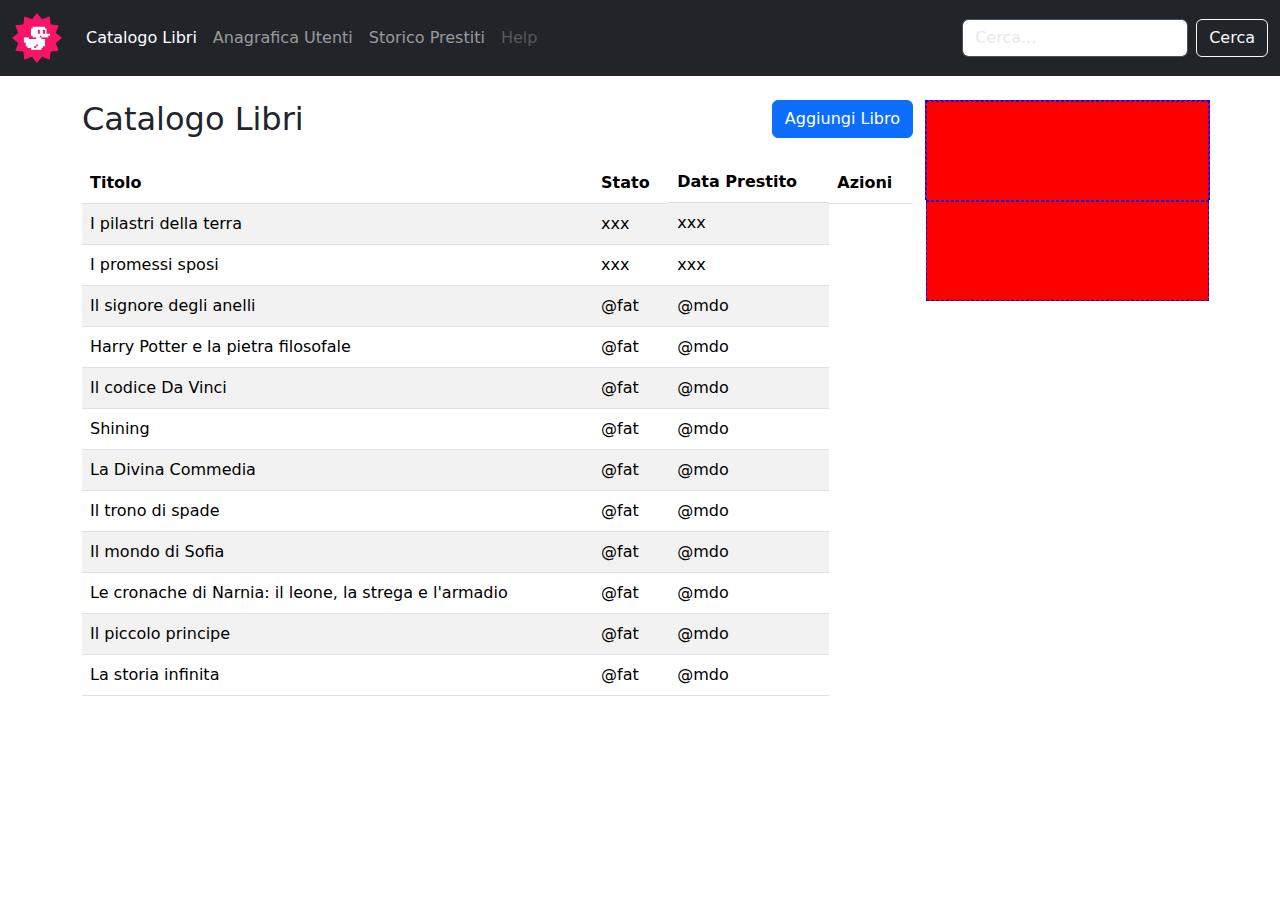
==== index.html @ d249305a "button color fixed" ====
<!DOCTYPE html>
<html lang="en">
<head>
    <meta charset="UTF-8">
    <meta name="viewport" content="width=device-width, initial-scale=1.0">
    <title>Dashboard</title>

    <!-- Bootstrap -->
    <link rel="stylesheet" href="https://cdn.jsdelivr.net/npm/bootstrap@5.3.3/dist/css/bootstrap.min.css">

    <!-- Style -->
     <link rel="stylesheet" href="style.css">
</head>
<body>
    <header>
        <nav class="navbar navbar-expand-lg bg-dark" data-bs-theme="dark">
            <div class="container-fluid">
              <a class="navbar-brand" href="#">
                <img src="duck.png" alt="duck">
              </a>
              <button class="navbar-toggler" type="button" data-bs-toggle="collapse" data-bs-target="#navbarNav" aria-controls="navbarNav" aria-expanded="false" aria-label="Toggle navigation">
                <span class="navbar-toggler-icon"></span>
              </button>
              <div class="collapse navbar-collapse justify-content-md-between" id="navbarNav">
                <ul class="navbar-nav">
                  <li class="nav-item">
                    <a class="nav-link active" aria-current="page" href="#">Catalogo Libri</a>
                  </li>
                  <li class="nav-item">
                    <a class="nav-link" href="#">Anagrafica Utenti</a>
                  </li>
                  <li class="nav-item">
                    <a class="nav-link" href="#">Storico Prestiti</a>
                  </li>
                  <li class="nav-item">
                    <a class="nav-link disabled" aria-disabled="true">Help</a>
                  </li>
                </ul>
                <form class="d-flex" role="search">
                    <input class="form-control me-2 input-bg-color" type="search" placeholder="Cerca..." aria-label="Search">
                    <button class="btn btn-outline-light" type="submit">Cerca</button>
                  </form>
              </div>
            </div>
          </nav>
    </header>
    <main>
        <div class="container mt-4">
            <div class="row">
                <div class="col-12 col-lg-9">
                  <div class="title-catalog row justify-content-between mb-3">
                    <div class="col-auto">
                      <h2>Catalogo Libri</h2>
                    </div>
                    <div class="col-auto">
                      <button class="btn btn-primary">Aggiungi Libro</button>
                    </div>
                  </div>
                  <table class="table table-striped">
                    <thead>
                      <tr>
                        <th scope="col">Titolo</th>
                        <th scope="col">Stato</th>
                        <th scope="col" class="d-none d-md-block">Data Prestito</th>
                        <th scope="col">Azioni</th>
                      </tr>
                    </thead>
                    <tbody>
                      <tr>
                        <td>I pilastri della terra</td>
                        <td>-</td>
                        <td>xxx</td>
                        <td>xxx</td>
                      </tr>
                      <tr>
                        <td>I promessi sposi</td>
                        <td>-</td>
                        <td>xxx</td>
                        <td>xxx</td>
                      </tr>
                      <tr>
                        <td>Il signore degli anelli</td>
                        <td>@18/10/2023</td>
                        <td>@fat</td>
                        <td>@mdo</td>
                      </tr>
                      <tr>
                        <td>Harry Potter e la pietra filosofale</td>
                        <td>-</td>
                        <td>@fat</td>
                        <td>@mdo</td>
                      </tr>
                      <tr>
                        <td>Il codice Da Vinci</td>
                        <td>-</td>
                        <td>@fat</td>
                        <td>@mdo</td>
                      </tr>
                      <tr>
                        <td>Shining</td>
                        <td>-</td>
                        <td>@fat</td>
                        <td>@mdo</td>
                      </tr>
                      <tr>
                        <td>La Divina Commedia</td>
                        <td>21/09/2023</td>
                        <td>@fat</td>
                        <td>@mdo</td>
                      </tr>
                      <tr>
                        <td>Il trono di spade</td>
                        <td>-</td>
                        <td>@fat</td>
                        <td>@mdo</td>
                      </tr>
                      <tr>
                        <td>Il mondo di Sofia</td>
                        <td>-</td>
                        <td>@fat</td>
                        <td>@mdo</td>
                      </tr>
                      <tr>
                        <td>Le cronache di Narnia: il leone, la strega e l'armadio</td>
                        <td>25/07/2023</td>
                        <td>@fat</td>
                        <td>@mdo</td>
                      </tr>
                      <tr>
                        <td>Il piccolo principe</td>
                        <td>-</td>
                        <td>@fat</td>
                        <td>@mdo</td>
                      </tr>
                      <tr>
                        <td>La storia infinita</td>
                        <td>-</td>
                        <td>@fat</td>
                        <td>@mdo</td>
                      </tr>
                    </tbody>
                  </table>
                </div>
                <div class="col-12 col-lg-3 box">
                  <div class="row row-cols-1">
                    <div class="col box"></div>
                    <div class="col box"></div>
                  </div>
                </div>
            </div>
        </div>
    </main>

    <!-- Bootstrap Javascript -->
    <script src="https://cdn.jsdelivr.net/npm/bootstrap@5.3.3/dist/js/bootstrap.bundle.min.js"></script>
</body>
</html>
---- style.css ----
/* General */


/* Utilitiew */

.color-text-white * {
    color: white;
}

/* Navbar */

nav img {
    max-width: 50px;
}

nav .input-bg-color {
    background-color: white;
}

::placeholder {
    color: black;
}

/* Main */

.box {
    height: 100px;
    min-width: 100px;
    background-color: red;
    border: 1px dashed blue
}

td:nth-child(2) {
    display: none;
}
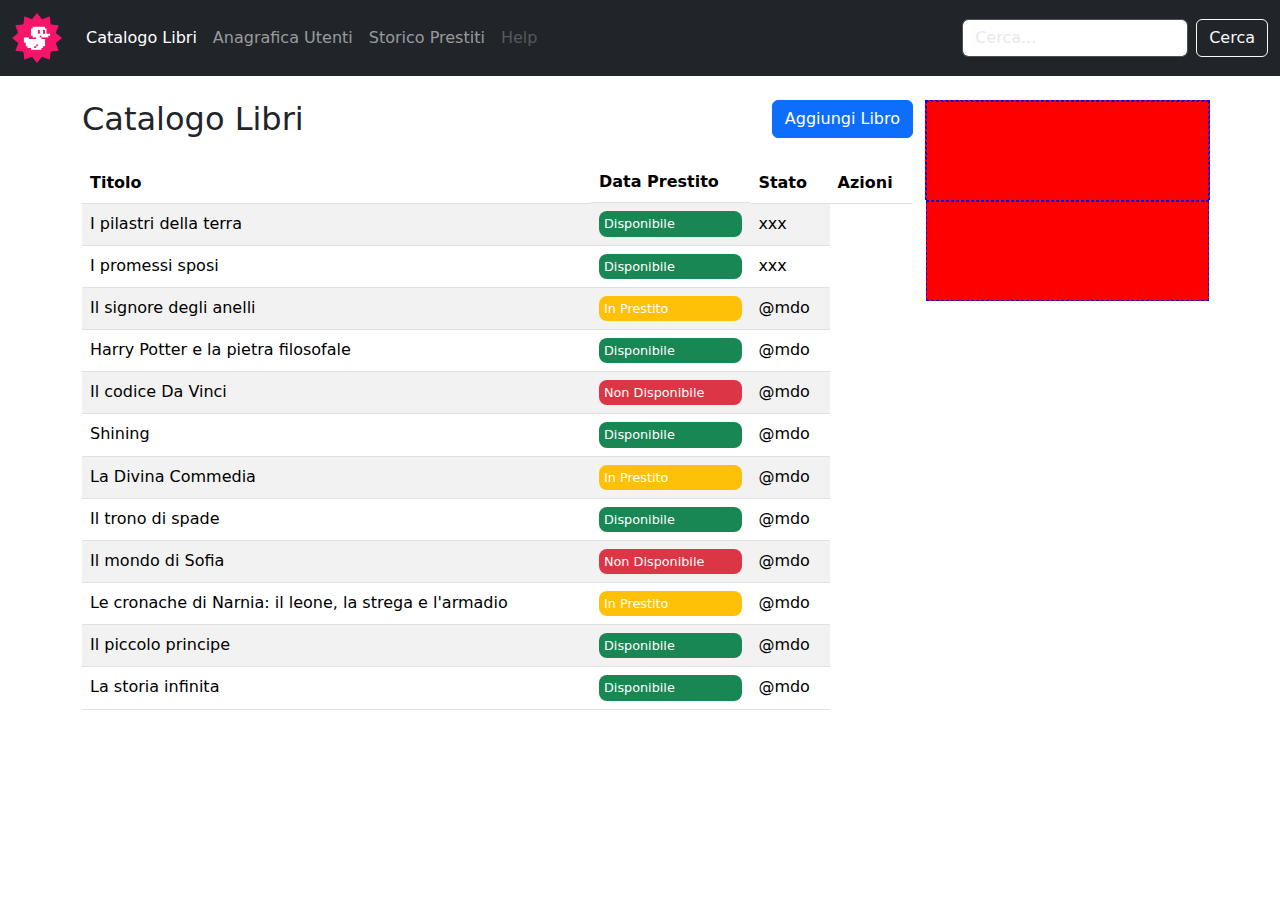
==== commit ca097cb3: "label created" ====
--- a/index.html
+++ b/index.html
@@ -60,8 +60,8 @@
                     <thead>
                       <tr>
                         <th scope="col">Titolo</th>
+                        <th scope="col" class="d-none d-md-block">Data Prestito</th>
                         <th scope="col">Stato</th>
-                        <th scope="col" class="d-none d-md-block">Data Prestito</th>
                         <th scope="col">Azioni</th>
                       </tr>
                     </thead>
@@ -69,73 +69,73 @@
                       <tr>
                         <td>I pilastri della terra</td>
                         <td>-</td>
-                        <td>xxx</td>
+                        <td><section class="label label-green">disponibile</section></td>
                         <td>xxx</td>
                       </tr>
                       <tr>
                         <td>I promessi sposi</td>
                         <td>-</td>
-                        <td>xxx</td>
+                        <td><section class="label label-green">disponibile</section></td>
                         <td>xxx</td>
                       </tr>
                       <tr>
                         <td>Il signore degli anelli</td>
                         <td>@18/10/2023</td>
-                        <td>@fat</td>
+                        <td><section class="label label-yellow">in prestito</section></td>
                         <td>@mdo</td>
                       </tr>
                       <tr>
                         <td>Harry Potter e la pietra filosofale</td>
                         <td>-</td>
-                        <td>@fat</td>
+                        <td><section class="label label-green">disponibile</section></td>
                         <td>@mdo</td>
                       </tr>
                       <tr>
                         <td>Il codice Da Vinci</td>
                         <td>-</td>
-                        <td>@fat</td>
+                        <td><section class="label label-red">non disponibile</section></td>
                         <td>@mdo</td>
                       </tr>
                       <tr>
                         <td>Shining</td>
                         <td>-</td>
-                        <td>@fat</td>
+                        <td><section class="label label-green">disponibile</section></td>
                         <td>@mdo</td>
                       </tr>
                       <tr>
                         <td>La Divina Commedia</td>
                         <td>21/09/2023</td>
-                        <td>@fat</td>
+                        <td><section class="label label-yellow">in prestito</section></td>
                         <td>@mdo</td>
                       </tr>
                       <tr>
                         <td>Il trono di spade</td>
                         <td>-</td>
-                        <td>@fat</td>
+                        <td><section class="label label-green">disponibile</section></td>
                         <td>@mdo</td>
                       </tr>
                       <tr>
                         <td>Il mondo di Sofia</td>
                         <td>-</td>
-                        <td>@fat</td>
+                        <td><section class="label label-red">non disponibile</section></td>
                         <td>@mdo</td>
                       </tr>
                       <tr>
                         <td>Le cronache di Narnia: il leone, la strega e l'armadio</td>
                         <td>25/07/2023</td>
-                        <td>@fat</td>
+                        <td><section class="label label-yellow">in prestito</section></td>
                         <td>@mdo</td>
                       </tr>
                       <tr>
                         <td>Il piccolo principe</td>
                         <td>-</td>
-                        <td>@fat</td>
+                        <td><section class="label label-green">disponibile</section></td>
                         <td>@mdo</td>
                       </tr>
                       <tr>
                         <td>La storia infinita</td>
                         <td>-</td>
-                        <td>@fat</td>
+                        <td><section class="label label-green">disponibile</section></td>
                         <td>@mdo</td>
                       </tr>
                     </tbody>
--- a/style.css
+++ b/style.css
@@ -30,6 +30,30 @@
     border: 1px dashed blue
 }
 
+/* Main */
+/* Table */
+
 td:nth-child(2) {
     display: none;
+}
+
+.label {
+    padding: 3px 5px;
+    background-color: #198754;
+    color: white;
+    border-radius: 8px;
+    text-transform:capitalize;
+    font-size: 0.8rem;
+}
+
+.label-green {
+    background-color: #198754;
+}
+
+.label-yellow {
+    background-color: #FFC107;
+}
+
+.label-red {
+    background-color: #DC3545;
 }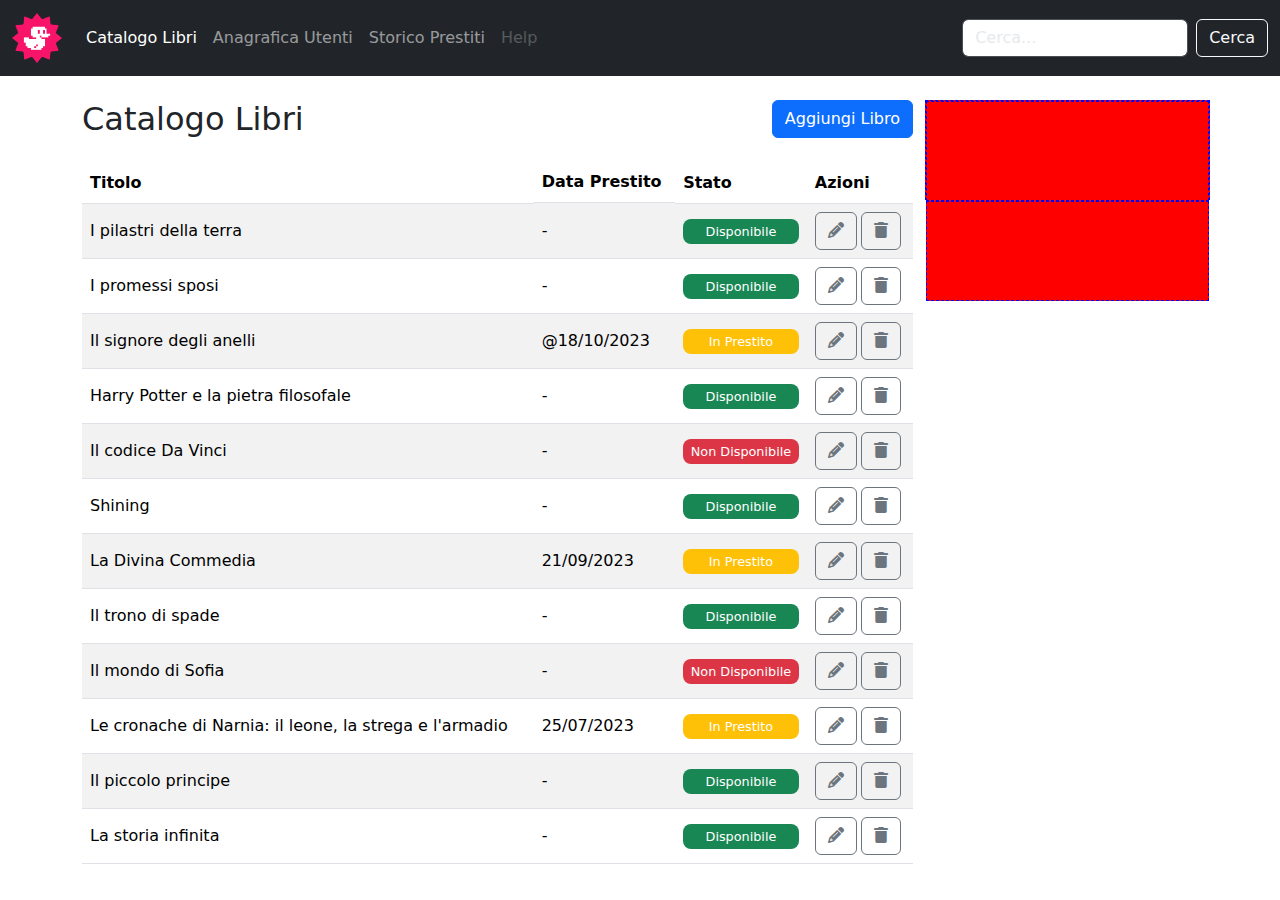
==== commit 1d6f8b5a: "data included inside table" ====
--- a/index.html
+++ b/index.html
@@ -4,6 +4,9 @@
     <meta charset="UTF-8">
     <meta name="viewport" content="width=device-width, initial-scale=1.0">
     <title>Dashboard</title>
+
+    <!-- Font Awesome -->
+    <link rel="stylesheet" href="https://cdnjs.cloudflare.com/ajax/libs/font-awesome/6.6.0/css/all.min.css">
 
     <!-- Bootstrap -->
     <link rel="stylesheet" href="https://cdn.jsdelivr.net/npm/bootstrap@5.3.3/dist/css/bootstrap.min.css">
@@ -56,7 +59,7 @@
                       <button class="btn btn-primary">Aggiungi Libro</button>
                     </div>
                   </div>
-                  <table class="table table-striped">
+                  <table class="table table-striped table-hover table-responsive align-middle">
                     <thead>
                       <tr>
                         <th scope="col">Titolo</th>
@@ -70,73 +73,157 @@
                         <td>I pilastri della terra</td>
                         <td>-</td>
                         <td><section class="label label-green">disponibile</section></td>
-                        <td>xxx</td>
+                        <td class="d-flex gap-1">
+                          <button class="btn btn-outline-secondary">
+                            <i class="fa-solid fa-pencil"></i>
+                          </button>
+                          <button class="btn btn-outline-secondary">
+                            <i class="fa-solid fa-trash"></i></td>
+                          </button">
+                        </td>
                       </tr>
                       <tr>
                         <td>I promessi sposi</td>
                         <td>-</td>
                         <td><section class="label label-green">disponibile</section></td>
-                        <td>xxx</td>
+                        <td class="d-flex gap-1">
+                          <button class="btn btn-outline-secondary">
+                            <i class="fa-solid fa-pencil"></i>
+                          </button>
+                          <button class="btn btn-outline-secondary">
+                            <i class="fa-solid fa-trash"></i></td>
+                          </button">
+                        </td>
                       </tr>
                       <tr>
                         <td>Il signore degli anelli</td>
                         <td>@18/10/2023</td>
                         <td><section class="label label-yellow">in prestito</section></td>
-                        <td>@mdo</td>
+                        <td class="d-flex gap-1">
+                          <button class="btn btn-outline-secondary">
+                            <i class="fa-solid fa-pencil"></i>
+                          </button>
+                          <button class="btn btn-outline-secondary">
+                            <i class="fa-solid fa-trash"></i></td>
+                          </button">
+                        </td>
                       </tr>
                       <tr>
                         <td>Harry Potter e la pietra filosofale</td>
                         <td>-</td>
                         <td><section class="label label-green">disponibile</section></td>
-                        <td>@mdo</td>
+                        <td class="d-flex gap-1">
+                          <button class="btn btn-outline-secondary">
+                            <i class="fa-solid fa-pencil"></i>
+                          </button>
+                          <button class="btn btn-outline-secondary">
+                            <i class="fa-solid fa-trash"></i></td>
+                          </button">
+                        </td>
                       </tr>
                       <tr>
                         <td>Il codice Da Vinci</td>
                         <td>-</td>
                         <td><section class="label label-red">non disponibile</section></td>
-                        <td>@mdo</td>
+                        <td class="d-flex gap-1">
+                          <button class="btn btn-outline-secondary">
+                            <i class="fa-solid fa-pencil"></i>
+                          </button>
+                          <button class="btn btn-outline-secondary">
+                            <i class="fa-solid fa-trash"></i></td>
+                          </button">
+                        </td>
                       </tr>
                       <tr>
                         <td>Shining</td>
                         <td>-</td>
                         <td><section class="label label-green">disponibile</section></td>
-                        <td>@mdo</td>
+                        <td class="d-flex gap-1">
+                          <button class="btn btn-outline-secondary">
+                            <i class="fa-solid fa-pencil"></i>
+                          </button>
+                          <button class="btn btn-outline-secondary">
+                            <i class="fa-solid fa-trash"></i></td>
+                          </button">
+                        </td>
                       </tr>
                       <tr>
                         <td>La Divina Commedia</td>
                         <td>21/09/2023</td>
                         <td><section class="label label-yellow">in prestito</section></td>
-                        <td>@mdo</td>
+                        <td class="d-flex gap-1">
+                          <button class="btn btn-outline-secondary">
+                            <i class="fa-solid fa-pencil"></i>
+                          </button>
+                          <button class="btn btn-outline-secondary">
+                            <i class="fa-solid fa-trash"></i></td>
+                          </button">
+                        </td>
                       </tr>
                       <tr>
                         <td>Il trono di spade</td>
                         <td>-</td>
                         <td><section class="label label-green">disponibile</section></td>
-                        <td>@mdo</td>
+                        <td class="d-flex gap-1">
+                          <button class="btn btn-outline-secondary">
+                            <i class="fa-solid fa-pencil"></i>
+                          </button>
+                          <button class="btn btn-outline-secondary">
+                            <i class="fa-solid fa-trash"></i></td>
+                          </button">
+                        </td>
                       </tr>
                       <tr>
                         <td>Il mondo di Sofia</td>
                         <td>-</td>
                         <td><section class="label label-red">non disponibile</section></td>
-                        <td>@mdo</td>
+                        <td class="d-flex gap-1">
+                          <button class="btn btn-outline-secondary">
+                            <i class="fa-solid fa-pencil"></i>
+                          </button>
+                          <button class="btn btn-outline-secondary">
+                            <i class="fa-solid fa-trash"></i></td>
+                          </button">
+                        </td>
                       </tr>
                       <tr>
                         <td>Le cronache di Narnia: il leone, la strega e l'armadio</td>
                         <td>25/07/2023</td>
                         <td><section class="label label-yellow">in prestito</section></td>
-                        <td>@mdo</td>
+                        <td class="d-flex gap-1">
+                          <button class="btn btn-outline-secondary">
+                            <i class="fa-solid fa-pencil"></i>
+                          </button>
+                          <button class="btn btn-outline-secondary">
+                            <i class="fa-solid fa-trash"></i></td>
+                          </button">
+                        </td>
                       </tr>
                       <tr>
                         <td>Il piccolo principe</td>
                         <td>-</td>
                         <td><section class="label label-green">disponibile</section></td>
-                        <td>@mdo</td>
+                        <td class="d-flex gap-1">
+                          <button class="btn btn-outline-secondary">
+                            <i class="fa-solid fa-pencil"></i>
+                          </button>
+                          <button class="btn btn-outline-secondary">
+                            <i class="fa-solid fa-trash"></i></td>
+                          </button">
+                        </td>
                       </tr>
                       <tr>
                         <td>La storia infinita</td>
                         <td>-</td>
                         <td><section class="label label-green">disponibile</section></td>
-                        <td>@mdo</td>
+                        <td class="d-flex gap-1">
+                          <button class="btn btn-outline-secondary">
+                            <i class="fa-solid fa-pencil"></i>
+                          </button>
+                          <button class="btn btn-outline-secondary">
+                            <i class="fa-solid fa-trash"></i></td>
+                          </button">
+                        </td>
                       </tr>
                     </tbody>
                   </table>
--- a/style.css
+++ b/style.css
@@ -33,9 +33,15 @@
 /* Main */
 /* Table */
 
-td:nth-child(2) {
+/* td:nth-child(2) {
     display: none;
 }
+
+@media screen and (min-width: 768px) {
+    td:nth-child(2) {
+        display: block;
+    }
+} */
 
 .label {
     padding: 3px 5px;
@@ -44,6 +50,7 @@
     border-radius: 8px;
     text-transform:capitalize;
     font-size: 0.8rem;
+    text-align: center;
 }
 
 .label-green {
@@ -56,4 +63,8 @@
 
 .label-red {
     background-color: #DC3545;
-}+}
+
+/* tr {
+    height: 55;
+} */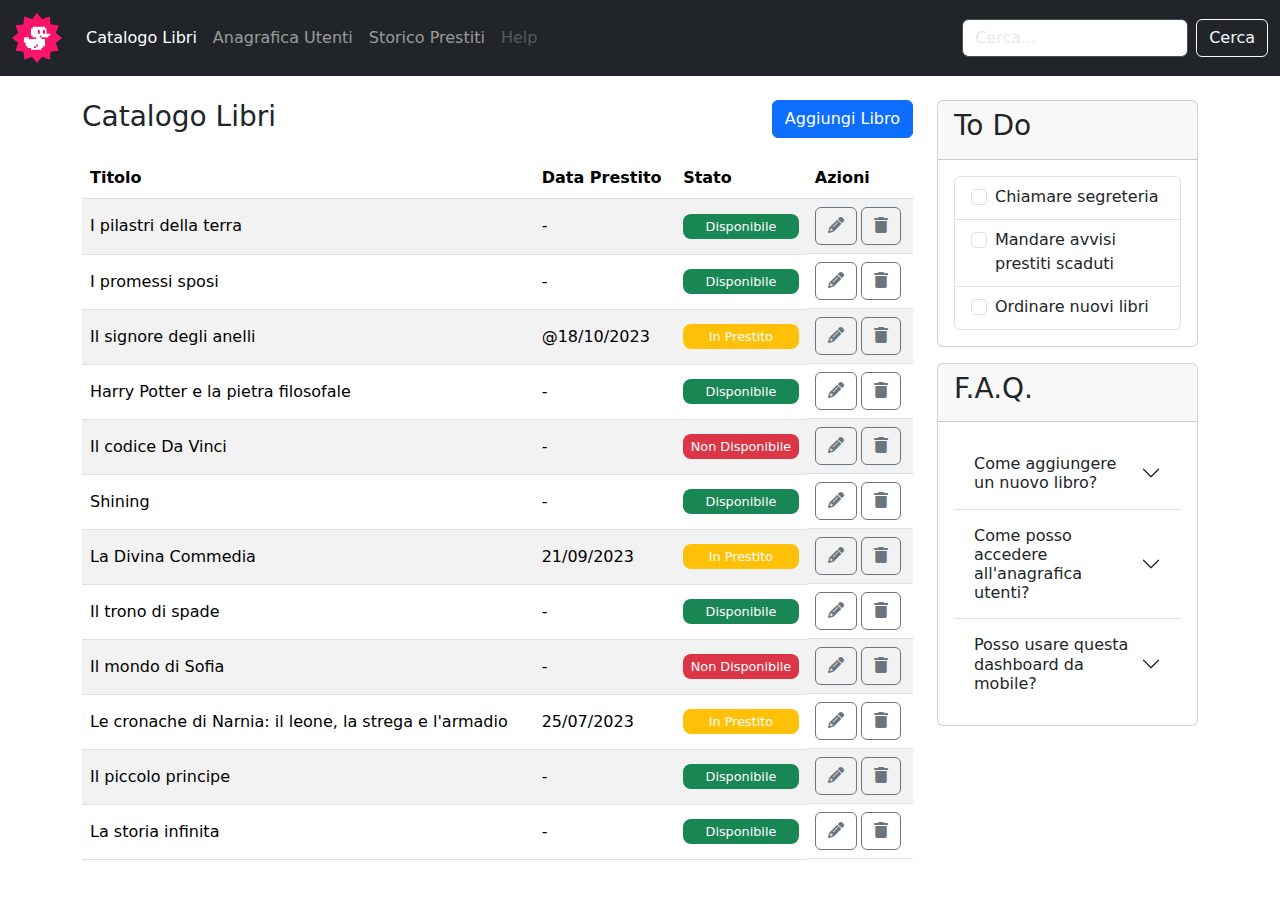
==== commit e8f541c5: "to-do & faq completed" ====
--- a/index.html
+++ b/index.html
@@ -53,7 +53,7 @@
                 <div class="col-12 col-lg-9">
                   <div class="title-catalog row justify-content-between mb-3">
                     <div class="col-auto">
-                      <h2>Catalogo Libri</h2>
+                      <h3>Catalogo Libri</h3>
                     </div>
                     <div class="col-auto">
                       <button class="btn btn-primary">Aggiungi Libro</button>
@@ -228,10 +228,84 @@
                     </tbody>
                   </table>
                 </div>
-                <div class="col-12 col-lg-3 box">
-                  <div class="row row-cols-1">
-                    <div class="col box"></div>
-                    <div class="col box"></div>
+                <div class="col-12 col-lg-3">
+                  <div class="row row-cols-1 gy-3">
+                    <div class="col">
+                      <div class="card">
+                        <div class="card-header">
+                          <h3>To Do</h3>
+                        </div>
+                        <div class="card-body">
+                          <ul class="list-group">
+                            <li class="list-group-item">
+                              <div class="form-check">
+                                <input class="form-check-input" type="checkbox" value="" id="flexCheckDefault">
+                                <label class="form-check-label" for="flexCheckDefault">
+                                  Chiamare segreteria
+                                </label>
+                              </div>
+                            </li>
+                            <li class="list-group-item">
+                              <div class="form-check">
+                                <input class="form-check-input" type="checkbox" value="" id="flexCheck2">
+                                <label class="form-check-label" for="flexCheck2">
+                                  Mandare avvisi prestiti scaduti
+                                </label>
+                              </div>
+                            </li>
+                            <li class="list-group-item">
+                              <div class="form-check">
+                                <input class="form-check-input" type="checkbox" value="" id="flexCheck3">
+                                <label class="form-check-label" for="flexCheck3">
+                                  Ordinare nuovi libri
+                                </label>
+                              </div>
+                            </li>
+                          </ul>
+                        </div>
+                      </div>
+                    </div>
+                    <div class="col">
+                      <div class="card">
+                        <div class="card-header">
+                          <h3>F.A.Q.</h3>
+                        </div>
+                        <div class="card-body">
+                          <div class="accordion accordion-flush" id="accordionFlushExample">
+                            <div class="accordion-item">
+                              <h2 class="accordion-header">
+                                <button class="accordion-button collapsed" type="button" data-bs-toggle="collapse" data-bs-target="#flush-collapseOne" aria-expanded="false" aria-controls="flush-collapseOne">
+                                  Come aggiungere un nuovo libro?
+                                </button>
+                              </h2>
+                              <div id="flush-collapseOne" class="accordion-collapse collapse" data-bs-parent="#accordionFlushExample">
+                                <div class="accordion-body">Lorem ipsum dolor sit amet consectetur adipisicing elit. Rem impedit iusto temporibus cupiditate maiores fugit nulla incidunt blanditiis? Doloremque nostrum sapiente possimus, cupiditate deleniti culpa delectus suscipit eum eveniet temporibus.</div>
+                              </div>
+                            </div>
+                            <div class="accordion-item">
+                              <h2 class="accordion-header">
+                                <button class="accordion-button collapsed" type="button" data-bs-toggle="collapse" data-bs-target="#flush-collapseTwo" aria-expanded="false" aria-controls="flush-collapseTwo">
+                                  Come posso accedere all'anagrafica utenti?
+                                </button>
+                              </h2>
+                              <div id="flush-collapseTwo" class="accordion-collapse collapse" data-bs-parent="#accordionFlushExample">
+                                <div class="accordion-body">Lorem ipsum, dolor sit amet consectetur adipisicing elit. Accusantium quae accusamus ipsam perspiciatis aut quibusdam reiciendis cum possimus maiores corrupti aspernatur id porro molestiae, nulla saepe quo exercitationem alias at!</div>
+                              </div>
+                            </div>
+                            <div class="accordion-item">
+                              <h2 class="accordion-header">
+                                <button class="accordion-button collapsed" type="button" data-bs-toggle="collapse" data-bs-target="#flush-collapseThree" aria-expanded="false" aria-controls="flush-collapseThree">
+                                  Posso usare questa dashboard da mobile?
+                                </button>
+                              </h2>
+                              <div id="flush-collapseThree" class="accordion-collapse collapse" data-bs-parent="#accordionFlushExample">
+                                <div class="accordion-body">Lorem ipsum, dolor sit amet consectetur adipisicing elit. Quod amet nemo in labore alias iure nesciunt voluptatem. Nam, dicta. Incidunt ab beatae architecto assumenda laudantium iusto nemo adipisci nostrum est?</div>
+                              </div>
+                            </div>
+                          </div>
+                        </div>
+                      </div>
+                    </div>
                   </div>
                 </div>
             </div>
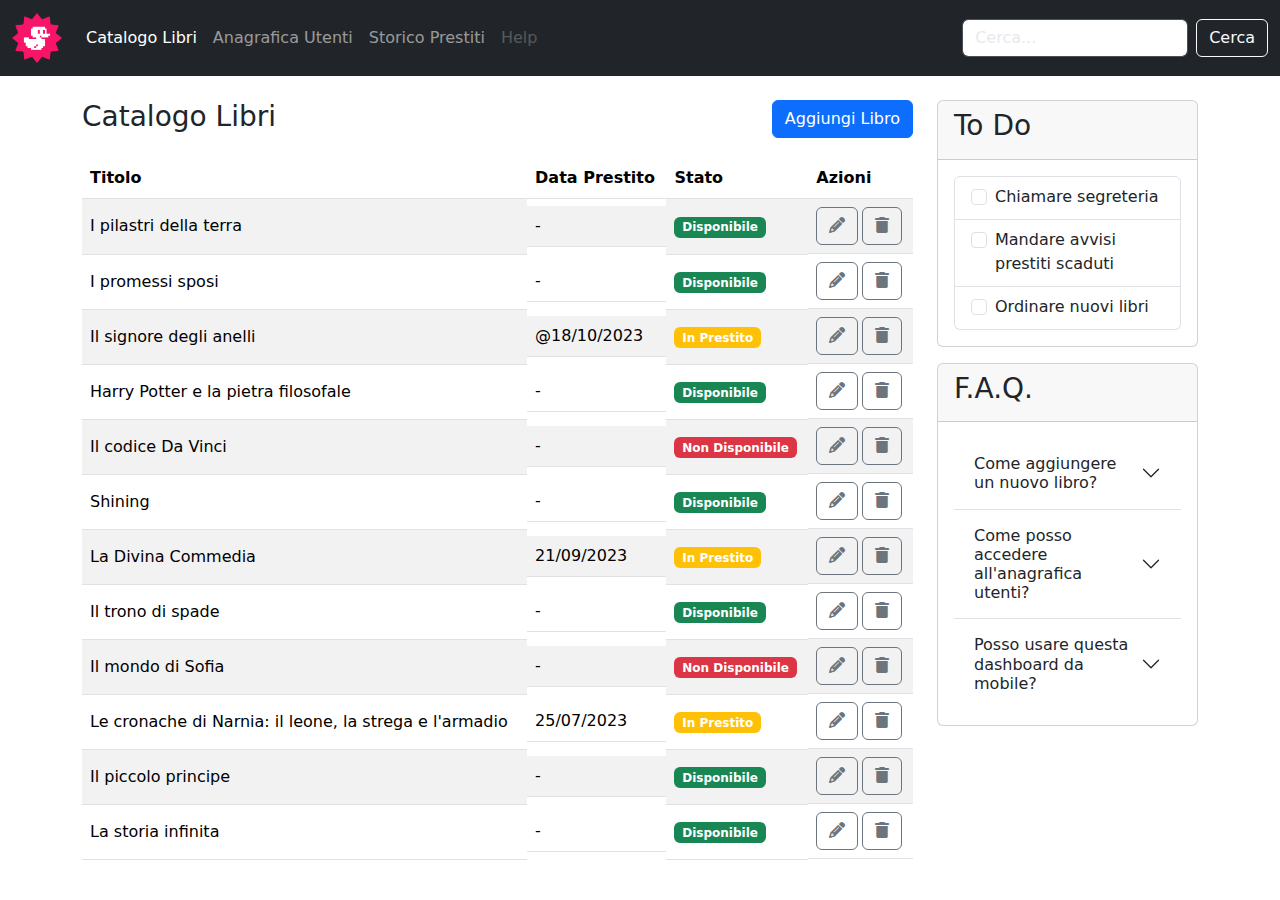
==== commit a847e34f: "badges fixed" ====
--- a/index.html
+++ b/index.html
@@ -56,7 +56,7 @@
                       <h3>Catalogo Libri</h3>
                     </div>
                     <div class="col-auto">
-                      <button class="btn btn-primary">Aggiungi Libro</button>
+                      <button class="btn btn-primary"><a href="index-form.html">Aggiungi Libro</a></button>
                     </div>
                   </div>
                   <table class="table table-striped table-hover table-responsive align-middle">
@@ -72,7 +72,7 @@
                       <tr>
                         <td>I pilastri della terra</td>
                         <td>-</td>
-                        <td><section class="label label-green">disponibile</section></td>
+                        <td><span class="badge text-bg-success">Disponibile</span></td>
                         <td class="d-flex gap-1">
                           <button class="btn btn-outline-secondary">
                             <i class="fa-solid fa-pencil"></i>
@@ -85,7 +85,7 @@
                       <tr>
                         <td>I promessi sposi</td>
                         <td>-</td>
-                        <td><section class="label label-green">disponibile</section></td>
+                        <td><span class="badge text-bg-success">Disponibile</span></td>
                         <td class="d-flex gap-1">
                           <button class="btn btn-outline-secondary">
                             <i class="fa-solid fa-pencil"></i>
@@ -98,7 +98,7 @@
                       <tr>
                         <td>Il signore degli anelli</td>
                         <td>@18/10/2023</td>
-                        <td><section class="label label-yellow">in prestito</section></td>
+                        <td><span class="badge text-bg-warning text-white">In Prestito</span></td>
                         <td class="d-flex gap-1">
                           <button class="btn btn-outline-secondary">
                             <i class="fa-solid fa-pencil"></i>
@@ -111,7 +111,7 @@
                       <tr>
                         <td>Harry Potter e la pietra filosofale</td>
                         <td>-</td>
-                        <td><section class="label label-green">disponibile</section></td>
+                        <td><span class="badge text-bg-success">Disponibile</span></td>
                         <td class="d-flex gap-1">
                           <button class="btn btn-outline-secondary">
                             <i class="fa-solid fa-pencil"></i>
@@ -124,7 +124,7 @@
                       <tr>
                         <td>Il codice Da Vinci</td>
                         <td>-</td>
-                        <td><section class="label label-red">non disponibile</section></td>
+                        <td><span class="badge text-bg-danger">Non Disponibile</span></td>
                         <td class="d-flex gap-1">
                           <button class="btn btn-outline-secondary">
                             <i class="fa-solid fa-pencil"></i>
@@ -137,7 +137,7 @@
                       <tr>
                         <td>Shining</td>
                         <td>-</td>
-                        <td><section class="label label-green">disponibile</section></td>
+                        <td><span class="badge text-bg-success">Disponibile</span></td>
                         <td class="d-flex gap-1">
                           <button class="btn btn-outline-secondary">
                             <i class="fa-solid fa-pencil"></i>
@@ -150,7 +150,7 @@
                       <tr>
                         <td>La Divina Commedia</td>
                         <td>21/09/2023</td>
-                        <td><section class="label label-yellow">in prestito</section></td>
+                        <td><span class="badge text-bg-warning text-white">In Prestito</span></td>
                         <td class="d-flex gap-1">
                           <button class="btn btn-outline-secondary">
                             <i class="fa-solid fa-pencil"></i>
@@ -163,7 +163,7 @@
                       <tr>
                         <td>Il trono di spade</td>
                         <td>-</td>
-                        <td><section class="label label-green">disponibile</section></td>
+                        <td><span class="badge text-bg-success">Disponibile</span></td>
                         <td class="d-flex gap-1">
                           <button class="btn btn-outline-secondary">
                             <i class="fa-solid fa-pencil"></i>
@@ -176,7 +176,7 @@
                       <tr>
                         <td>Il mondo di Sofia</td>
                         <td>-</td>
-                        <td><section class="label label-red">non disponibile</section></td>
+                        <td><span class="badge text-bg-danger">Non Disponibile</span></td>
                         <td class="d-flex gap-1">
                           <button class="btn btn-outline-secondary">
                             <i class="fa-solid fa-pencil"></i>
@@ -189,7 +189,7 @@
                       <tr>
                         <td>Le cronache di Narnia: il leone, la strega e l'armadio</td>
                         <td>25/07/2023</td>
-                        <td><section class="label label-yellow">in prestito</section></td>
+                        <td><span class="badge text-bg-warning text-white">In Prestito</span></td>
                         <td class="d-flex gap-1">
                           <button class="btn btn-outline-secondary">
                             <i class="fa-solid fa-pencil"></i>
@@ -202,7 +202,7 @@
                       <tr>
                         <td>Il piccolo principe</td>
                         <td>-</td>
-                        <td><section class="label label-green">disponibile</section></td>
+                        <td><span class="badge text-bg-success">Disponibile</span></td>
                         <td class="d-flex gap-1">
                           <button class="btn btn-outline-secondary">
                             <i class="fa-solid fa-pencil"></i>
@@ -215,7 +215,7 @@
                       <tr>
                         <td>La storia infinita</td>
                         <td>-</td>
-                        <td><section class="label label-green">disponibile</section></td>
+                        <td><span class="badge text-bg-success">Disponibile</span></td>
                         <td class="d-flex gap-1">
                           <button class="btn btn-outline-secondary">
                             <i class="fa-solid fa-pencil"></i>
--- a/style.css
+++ b/style.css
@@ -1,5 +1,9 @@
 /* General */
 
+a {
+    color: white;
+    text-decoration: none;
+}
 
 /* Utilitiew */
 
@@ -23,17 +27,10 @@
 
 /* Main */
 
-.box {
-    height: 100px;
-    min-width: 100px;
-    background-color: red;
-    border: 1px dashed blue
-}
-
 /* Main */
 /* Table */
 
-/* td:nth-child(2) {
+td:nth-child(2) {
     display: none;
 }
 
@@ -41,9 +38,12 @@
     td:nth-child(2) {
         display: block;
     }
-} */
+}
 
-.label {
+
+
+/* Sostituiti con i badge di Bootstrap */
+/* .label {
     padding: 3px 5px;
     background-color: #198754;
     color: white;
@@ -63,8 +63,12 @@
 
 .label-red {
     background-color: #DC3545;
-}
+} */
 
-/* tr {
-    height: 55;
-} */+
+/* Index form */
+
+.form-index-form label {
+    color: black;
+    font-weight: 500;
+}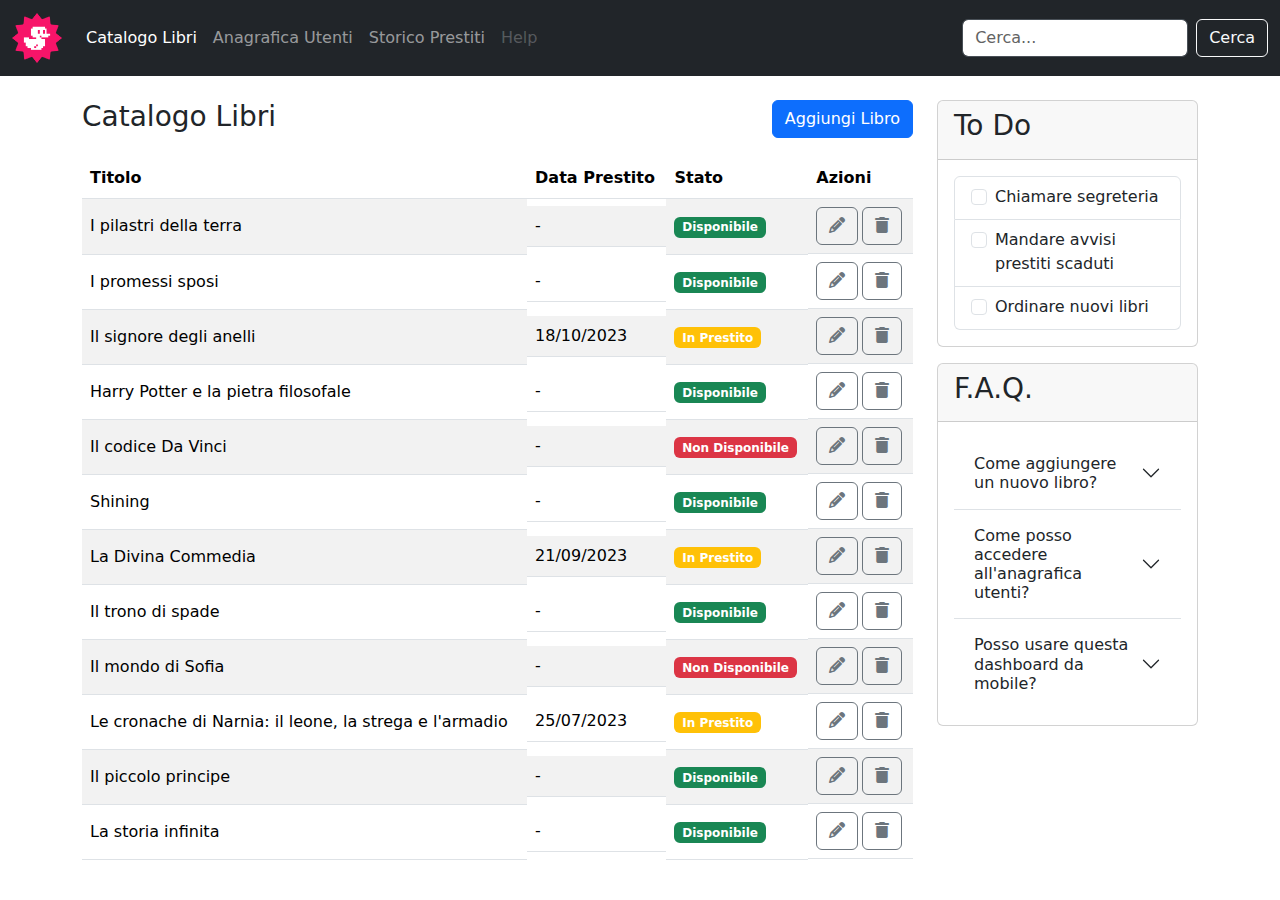
==== commit 3e11f73c: "fixed color ::placeholder" ====
--- a/index.html
+++ b/index.html
@@ -63,7 +63,7 @@
                     <thead>
                       <tr>
                         <th scope="col">Titolo</th>
-                        <th scope="col" class="d-none d-md-block">Data Prestito</th>
+                        <th scope="col" class="d-none d-lg-block">Data Prestito</th>
                         <th scope="col">Stato</th>
                         <th scope="col">Azioni</th>
                       </tr>
@@ -97,7 +97,7 @@
                       </tr>
                       <tr>
                         <td>Il signore degli anelli</td>
-                        <td>@18/10/2023</td>
+                        <td>18/10/2023</td>
                         <td><span class="badge text-bg-warning text-white">In Prestito</span></td>
                         <td class="d-flex gap-1">
                           <button class="btn btn-outline-secondary">
--- a/style.css
+++ b/style.css
@@ -21,8 +21,8 @@
     background-color: white;
 }
 
-::placeholder {
-    color: black;
+input::placeholder {
+    --bs-secondary-color: rgb(99, 99, 99);
 }
 
 /* Main */
@@ -34,7 +34,7 @@
     display: none;
 }
 
-@media screen and (min-width: 768px) {
+@media screen and (min-width: 992px) {
     td:nth-child(2) {
         display: block;
     }
